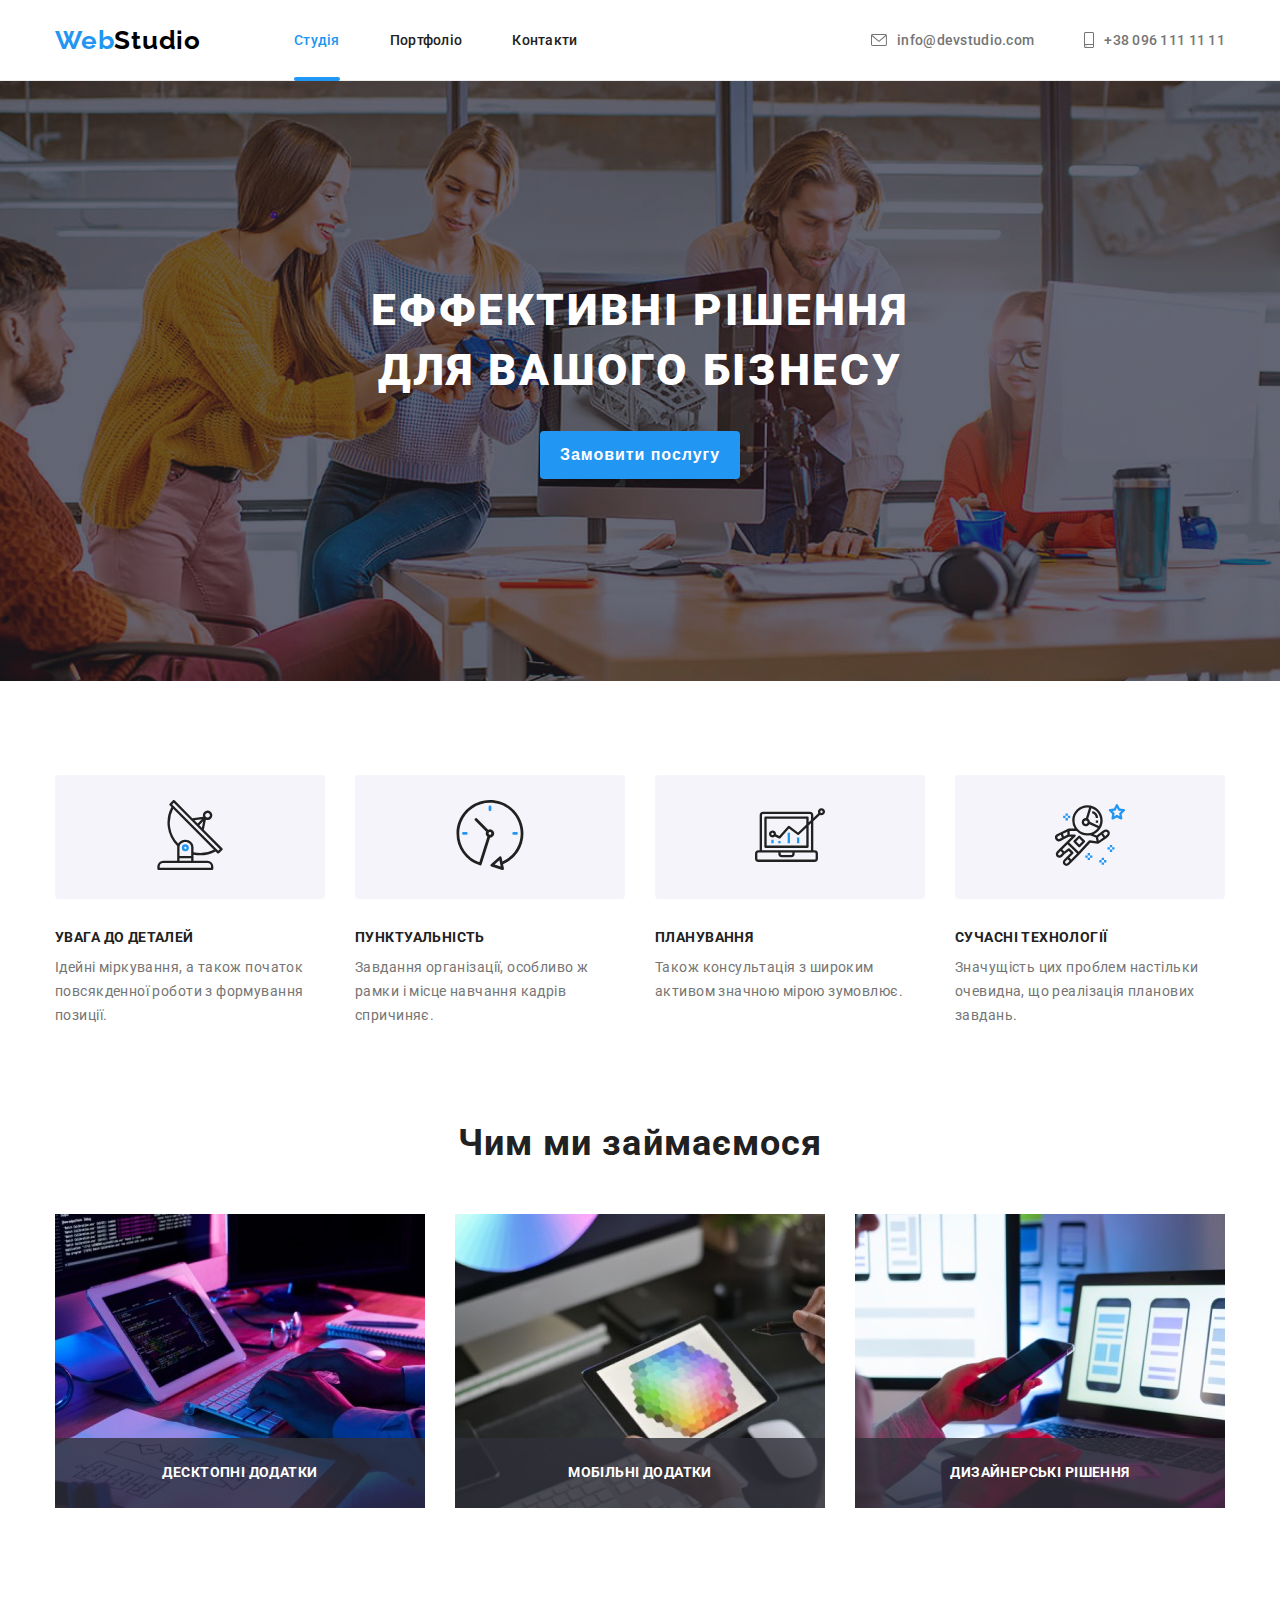
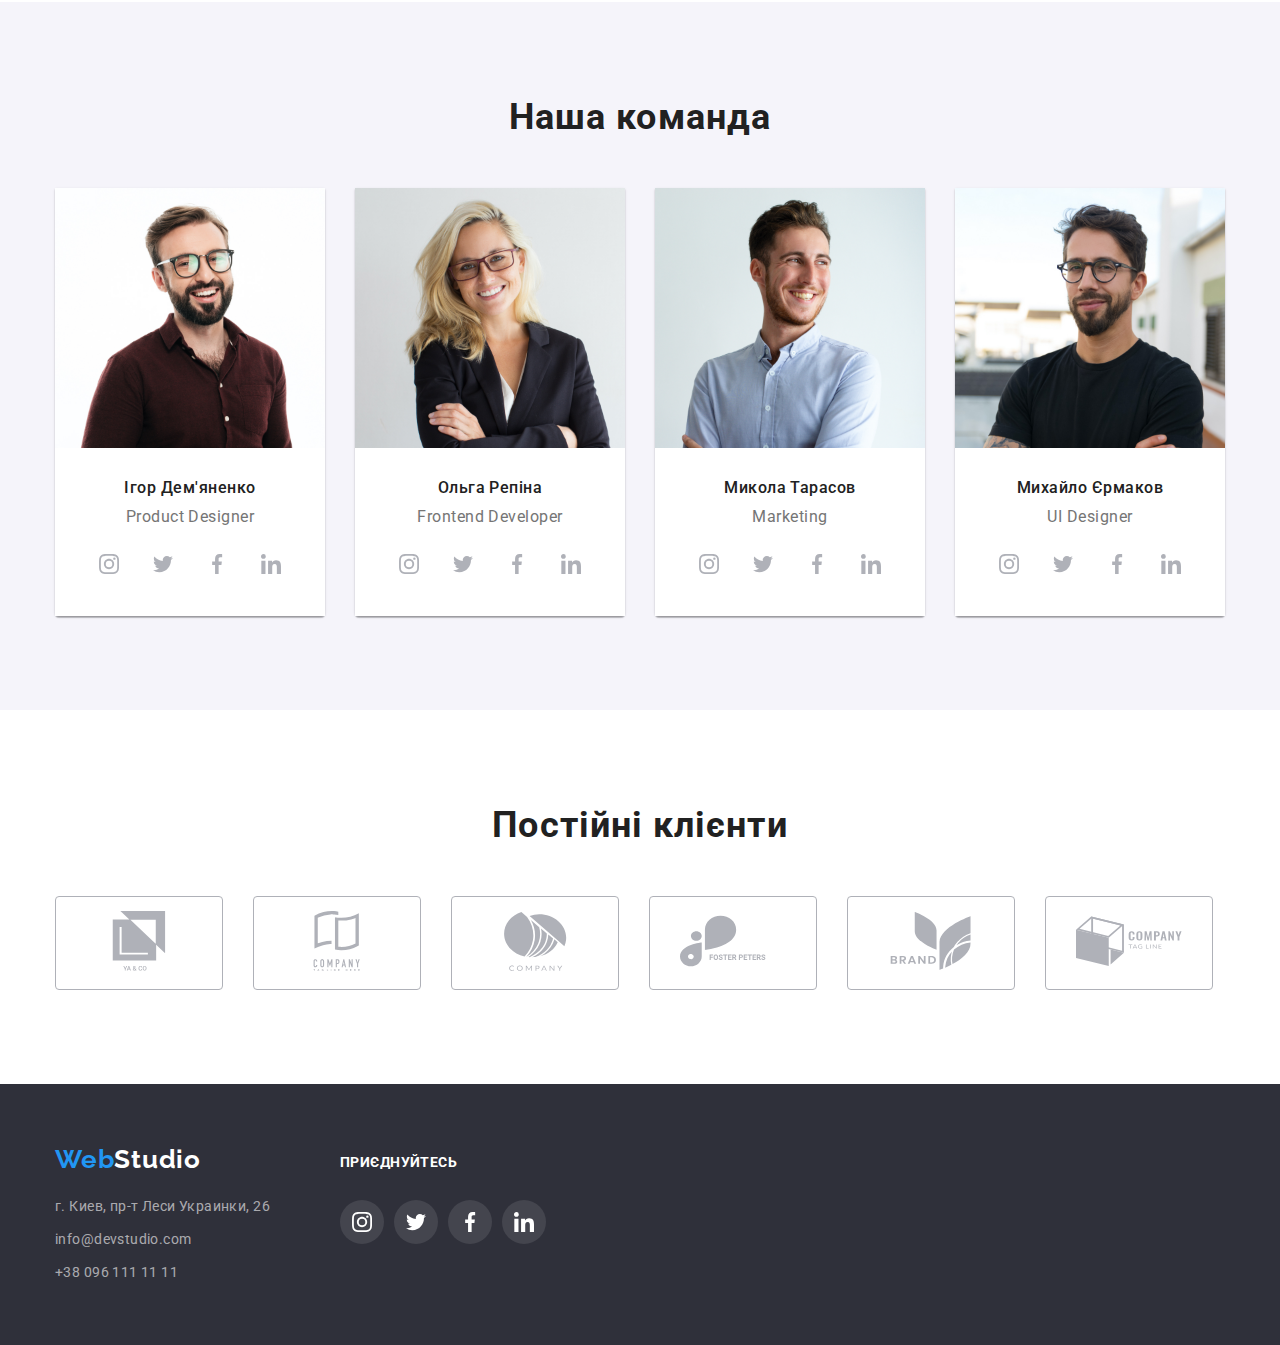
==== index.html @ 94611cd2 "Add files via upload" ====
<!DOCTYPE html>
<html lang="uk">
  <head>
    <meta charset="UTF-8" />
    <meta http-equiv="X-UA-Compatible" content="IE=edge" />
    <title>Студія</title>
    <link rel="preconnect" href="https://fonts.googleapis.com" />
    <link rel="preconnect" href="https://fonts.gstatic.com" crossorigin />
    <link
      href="https://fonts.googleapis.com/css2?family=Oleo+Script&family=Raleway:wght@700&family=Roboto:wght@400;500;700;900&display=swap"
      rel="stylesheet"
    />
    <link
      rel="stylesheet"
      href="https://cdnjs.cloudflare.com/ajax/libs/modern-normalize/1.1.0/modern-normalize.min.css"
      integrity="sha512-wpPYUAdjBVSE4KJnH1VR1HeZfpl1ub8YT/NKx4PuQ5NmX2tKuGu6U/JRp5y+Y8XG2tV+wKQpNHVUX03MfMFn9Q=="
      crossorigin="anonymous"
      referrerpolicy="no-referrer"
    />
    <link rel="stylesheet" href="./styles/styles.css" />
    <!-- <link rel="stylesheet" href="./styles/style-portfolio.css" /> -->
  </head>

  <body class="body">
    <!-- верхнє меню -->
    <header class="header">
      <div class="container flex">
        <nav class="nav">
          <!-- логотип -->
          <a class="logo-web" href="./index.html"
            >Web<span class="logo-studio">Studio</span></a
          >

          <div class="box-navi">
            <ul class="nav-list">
              <li class="nav-item">
                <a class="nav-link accent-button" href="./index.html">Студія</a>
              </li>
              <li class="nav-item">
                <a class="nav-link" href="./portfolio.html"
                  >Портфоліо</a>
              </li>
              <li class="nav-item">
                <a class="nav-link" href="./index.html">Контакти</a>
              </li>
            </ul>
          </div>
        </nav>
        <!-- контакти mailto phoneto-->
        <div>
          <ul class="contacts">
            <li class="contacts-item">
              <a class="mail" href="mailto:info@devstudio.com">
                <svg class="svg-envelope"  width="16"
                    height="12">
                  <use
                    href="./images/icons/sprite.svg#envelope"
                   
                  ></use>
                </svg>
              info@devstudio.com
            </a>
            </li>

            <li class="contacts-item">
              <a class="phone" href="tel:+380961111111">
                <svg class="svg-phone" width="10"
                    height="16">
                  <use
                    href="./images/icons/sprite.svg#smartphone"
                   
                  ></use>
                </svg>
              +38 096 111 11 11
            </a>
            </li>
          </ul>
        </div>
      </div>
    </header>

    <main>
      <!-- ========section hero ==================================-->
      <section class="section hero">
        <div class="container bg-hero">
          <h1 class="hero-text-button">
            Еффективні рішення для вашого бізнесу
          </h1>
          <button class="button-order" type="button" data-modal-open>Замовити послугу</button>
        </div>
      </section>
      <!-- наші особливості -->
      <section class="section">
        <div class="container">
          <h2 class="visually-hidden">особливості</h2>
          <ul class="features-list">
            <li class="features-card">
              <div class="icon-features">
                <svg class="svg-features" width="70"
                    height="70">
                  <use
                    href="./images/icons/sprite.svg#antenna"
                   
                  ></use>
                </svg>
              </div>

              <h3 class="features-card-header">Увага до деталей</h3>
              <p class="features-description">
                Ідейні міркування, а також початок повсякденної роботи з
                формування позиції.
              </p>
            </li>

            <li class="features-card">
              <div class="icon-features">
                <svg class="svg-features" width="70"
                    height="70">
                  <use
                    href="./images/icons/sprite.svg#clock"
                   
                  ></use>
                </svg>
              </div>
              <h3 class="features-card-header">Пунктуальність</h3>
              <p class="features-description">
                Завдання організації, особливо ж рамки і місце навчання кадрів
                спричиняє.
              </p>
            </li>

            <li class="features-card">
              <div class="icon-features">
                <svg class="svg-features" width="70"
                    height="70">
                  <use
                    href="./images/icons/sprite.svg#diagram"
                   
                  ></use>
                </svg>
              </div>
              <h3 class="features-card-header">Планування</h3>
              <p class="features-description">
                Також консультація з широким активом значною мірою зумовлює.
              </p>
            </li>

            <li class="features-card">
              <div class="icon-features">
                <svg class="svg-features" width="70"
                    height="70">
                  <use
                    href="./images/icons/sprite.svg#astronaut"
                   
                  ></use>
                </svg>
              </div>

              <h3 class="features-card-header">Сучасні технології</h3>
              <p class="features-description">
                Значущість цих проблем настільки очевидна, що реалізація
                планових завдань.
              </p>
            </li>
          </ul>
        </div>
      </section>
      <!-- чим ми займаємось -->
      <section class="section directions">
        <div class="container">
          <h2 class="section-title">Чим ми займаємося</h2>
          <ul class="directions-list">
            <li class="directions-item">
              <img
                src="./images/our_work/desktop.jpg"
                alt="Розробка десктопних додатків"
                width="370"
              />
              <div class="directions-description">
                <p>Десктопні додатки</p>
              </div>
            </li>
            <li class="directions-item">
              <img
                src="./images/our_work/ipad.jpg"
                alt="Розробка мобільних додатків"
                width="370"
              />
              <div class="directions-description">
                <p>Мобільні додатки</p>
              </div>
            </li>
            <li class="directions-item">
              <img
                src="./images/our_work/phone.jpg"
                alt="Розробка дизайну"
                width="370"
              />
              <div class="directions-description">
                <p>Дизайнерські рішення</p>
              </div>
            </li>
          </ul>
        </div>
      </section>

      <!-- наша команда -->
      <section class="section team">
        <div class="container">
          <h2 class="section-title">Наша команда</h2>
          <ul class="team-list">
            <li class="team-card">
              <img
                src="./images/team/igordemianenko.jpg"
                alt="Фото Ігор Дем'яненко"
                width="270"
              />
              <div class="wrap">
                <h3 class="team-header">Ігор Дем'яненко</h3>
                <p class="team-description">Product Designer</p>
                <ul class="social-links">
  <li>
    <a class="button-social" tabindex="0">
      <svg class="svg-social" width="20" height="20">
        <use href="./images/icons/sprite.svg#instagram"></use>
      </svg>
    </a>
  </li>
  <li>
    <a class="button-social" tabindex="0">
      <svg class="svg-social" width="20" height="20">
        <use href="./images/icons/sprite.svg#twitter"></use>
      </svg>
    </a>
  </li>
  <li>
    <a class="button-social" tabindex="0">
      <svg class="svg-social" width="20" height="20">
        <use href="./images/icons/sprite.svg#facebook"></use>
      </svg>
    </a>
  </li>
  <li>
    <a class="button-social" tabindex="0">
      <svg class="svg-social" width="20" height="20">
        <use href="./images/icons/sprite.svg#linkedin"></use>
      </svg>
    </a>
  </li>
</ul>
              </div>
            </li>
            <li class="team-card">
              <img
                src="./images/team/olgarepina.jpg"
                alt="Фото Ольга Репіна"
                width="270"
              />
              <div class="wrap">
                <h3 class="team-header">Ольга Репіна</h3>
                <p class="team-description">Frontend Developer</p>
                <ul class="social-links">
  <li>
    <a class="button-social" tabindex="0">
      <svg class="svg-social" width="20" height="20">
        <use href="./images/icons/sprite.svg#instagram"></use>
      </svg>
    </a>
  </li>
  <li>
    <a class="button-social" tabindex="0">
      <svg class="svg-social" width="20" height="20">
        <use href="./images/icons/sprite.svg#twitter"></use>
      </svg>
    </a>
  </li>
  <li>
    <a class="button-social" tabindex="0">
      <svg class="svg-social" width="20" height="20">
        <use href="./images/icons/sprite.svg#facebook"></use>
      </svg>
    </a>
  </li>
  <li>
    <a class="button-social" tabindex="0">
      <svg class="svg-social" width="20" height="20">
        <use href="./images/icons/sprite.svg#linkedin"></use>
      </svg>
    </a>
  </li>
</ul>
              </div>
            </li>
            <li class="team-card">
              <img
                src="./images/team/nikolaitarasov.jpg"
                alt="Фото Микола Тарасов"
                width="270"
              />
              <div class="wrap">
                <h3 class="team-header">Микола Тарасов</h3>
                <p class="team-description">Marketing</p>
                <ul class="social-links">
  <li>
    <a class="button-social" tabindex="0">
      <svg class="svg-social" width="20" height="20">
        <use href="./images/icons/sprite.svg#instagram"></use>
      </svg>
    </a>
  </li>
  <li>
    <a class="button-social" tabindex="0">
      <svg class="svg-social" width="20" height="20">
        <use href="./images/icons/sprite.svg#twitter"></use>
      </svg>
    </a>
  </li>
  <li>
    <a class="button-social" tabindex="0">
      <svg class="svg-social" width="20" height="20">
        <use href="./images/icons/sprite.svg#facebook"></use>
      </svg>
    </a>
  </li>
  <li>
    <a class="button-social" tabindex="0">
      <svg class="svg-social" width="20" height="20">
        <use href="./images/icons/sprite.svg#linkedin"></use>
      </svg>
    </a>
  </li>
                </ul>
              </div>
            </li>
            <li class="team-card">
              <img
                src="./images/team/mikhailermakov.jpg"
                alt="Фото Михайло Єрмаков"
                width="270"
              />
              <div class="wrap">
                <h3 class="team-header">Михайло Єрмаков</h3>
                <p class="team-description">UI Designer</p>
                <ul class="social-links">
  <li>
    <a class="button-social" tabindex="0">
      <svg class="svg-social" width="20" height="20">
        <use href="./images/icons/sprite.svg#instagram"></use>
      </svg>
    </a>
  </li>
  <li>
    <a class="button-social" tabindex="0">
      <svg class="svg-social" width="20" height="20">
        <use href="./images/icons/sprite.svg#twitter"></use>
      </svg>
    </a>
  </li>
  <li>
    <a class="button-social" tabindex="0">
      <svg class="svg-social" width="20" height="20">
        <use href="./images/icons/sprite.svg#facebook"></use>
      </svg>
    </a>
  </li>
  <li>
    <a class="button-social" tabindex="0">
      <svg class="svg-social" width="20" height="20">
        <use href="./images/icons/sprite.svg#linkedin"></use>
      </svg>
    </a>
  </li>
                </ul>
              </div>
            </li>
          </ul>
        </div>
      </section>
<!-- =========Постійні клієнти====================== -->
      <section class="section">
        <div class="container">
          <h2 class="section-title">Постійні клієнти</h2>
          <ul class="logos-list">
            <li>
              <a class="logo-client" href="company1.com" tabindex="0">
              <svg class="svg-client" width="106"
                  height="60">
                <use
                  href="./images/icons/sprite.svg#logo1"
                ></use>
              </svg>
              </a>
            </li>
            <li>
              <a class="logo-client" href="company2.com" tabindex="0">
                <svg class="svg-client" width="106"
                  height="60">
                <use
                  href="./images/icons/sprite.svg#logo2"
                ></use>
              </svg>
              </a>
            </li>
            <li>
              <a class="logo-client" href="company3.com" tabindex="0">
                <svg class="svg-client" width="106"
                  height="60">
                <use
                  href="./images/icons/sprite.svg#logo3"
                ></use>
              </svg>
              </a>
            </li>
            <li>
              <a class="logo-client" href="company4.com" tabindex="0">
                <svg class="svg-client" width="106"
                  height="60">
                <use
                  href="./images/icons/sprite.svg#logo4"
                ></use>
              </svg>
              </a>
              
            </li>
            <li>
              <a class="logo-client" href="company5.com" tabindex="0">
                <svg class="svg-client" width="106"
                  height="60">
                <use
                  href="./images/icons/sprite.svg#logo5"
                ></use>
              </svg>
              </a>
              
            </li>
            <li>
              <a class="logo-client" href="company6.com" tabindex="0">
                <svg class="svg-client" width="106"
                  height="60">
                <use
                  href="./images/icons/sprite.svg#logo6"
                  
                ></use>
                </svg>
              </a>
              
              </svg>
            </li>
          </ul>
        </div>
      </section>
    </main>

    <!-- підвал -->
    <footer class="footer">
      <div class="container flex">
        <div class="logo-addr">
          <!-- логотип футера-->
          <div class="logo-footer">
            <a class="logo-web" href="./index.html"
              >Web<span class="logo-studio-footer">Studio</span></a
            >
          </div>

          <!-- зворотня адреса -->
          <address class="address">
            <ul>
              <li class="addr-item">
                <a
                  class="footer-contacts addr"
                  href="https://www.google.com/maps/d/embed?mid=10uSM3H-mIU3GznYo2szRIEphczw&hl=en_US&ehbc=2E312F"
                  >г. Киев, пр-т Леси Украинки, 26</a
                >
              </li>
              <li class="addr-item">
                <a class="footer-contacts" href="mailto:info@devstudio.com"
                  >info@devstudio.com</a
                >
              </li>
              <li class="addr-item">
                <a class="footer-contacts" href="tel:+380961111111"
                  >+38 096 111 11 11</a
                >
              </li>
            </ul>
          </address>
        </div>

        <div class="subscribe">
          <h2 class="header-subscribe">приєднуйтесь</h2>
          <ul class="social-links">
            <li>
              <a class="button-social button-footer" tabindex="0">
                <svg class="svg-social" width="20" height="20">
                  <use href="./images/icons/sprite.svg#instagram"></use>
                </svg>
              </a>
            </li>
            <li>
              <a class="button-social button-footer" tabindex="0">
                <svg class="svg-social" width="20" height="20">
                  <use href="./images/icons/sprite.svg#twitter"></use>
                </svg>
              </a>
            </li>
            <li>
              <a class="button-social button-footer" tabindex="0">
                <svg class="svg-social" width="20" height="20">
                  <use href="./images/icons/sprite.svg#facebook"></use>
                </svg>
              </a>
            </li>
            <li>
              <a class="button-social button-footer" tabindex="0">
                <svg class="svg-social" width="20" height="20">
                  <use href="./images/icons/sprite.svg#linkedin"></use>
                </svg>
              </a>
            </li>
          </ul>
        </div>
      </div>
    </footer>
    <!-- <div class="backdrop is-hidden" data-modal>
      <div class="modal is-hidden" data-modal>
        <button class="close-round-button" type="button" data-modal-close><svg class="svg-close-cross" width="11" height="11"><use href="./images/icons/sprite.svg#cross"></use>
      </svg></button>
      <form class="modal-form">
        <h2>Залиште свої дані, ми вам передзвонимо</h2>

        <label class="form-label margin-label" for="user-name">Ім'я</label>
        <input class="form-input margin-input" type="text" name="user-name" id="user-name">

        <label class="form-label margin-label" for="user-tel">Телефон</label>
        <input class="form-input margin-input" type="user-tel" name="user-tel" id="user-tel">

        <label class="form-label margin-label" for="user-mail">Пошта</label>
        <input class="form-input margin-input" type="email" name="user-mail" id="user-mail">
        
        <label class="form-label margin-label" for="user-comment">Коментар</label>
        <input class="form-input margin-input" type="text" name="user-comment" id="user-comment">

        <label class="form-label" for="">Погоджуюся з розсилкою та приймаю <a class="terms" href="https://www.random.org/terms/2020-08-01/website">Умови договору</a></label>
        <input class="form-input" type="checkbox" name="" id="">

        <button type="submit" class="form-button-submit">Відправити</button>
      </form>
      </div>
    </div> -->
    <script src="./js/modal.js"></script>
  </body>
</html>
---- styles/styles.css ----
:root {
  /* used fonts */
  --primary-font-family: "Roboto", sans-serif;
  --secondary-font-logo: "Raleway", sans-serif;
  /* color palette */
  --main-header-color: #000000;
  --bg-body-color: #e5e5e5;
  --logo-web-color: #2196f3;
  --logo-studio-dark: #000000;
  --logo-studio-light: #ffffff;
  --bg-head-color: #ffffff;
  --bg-footer-color: #2f303a;
  --body-color: #ffffff;
  --header-dark-color: #212121;
  --borders-color: #ececec;
  --btn-bg-accent-color: #2196f3;
  --btn-text-accent-color: #ffffff;
  --btn-bg-def-color: #f5f4fa;
  --block-bg-white-color: #f5f4fa;
  --btn-text-def-color: #212121;
  --btn-bg-hover-color: #188ce8;
  --text-description-color: #757575;
  --color-icon-grey: #afb1b8;
  --transition-time-and-func: 250ms cubic-bezier(0.4, 0, 0.2, 1);
}
.body {
  min-width: 1200px;
  font-family: var(--primary-font-family);
  color: var(--main-header-color);
  background-color: var(--bg-head-color);
  margin-top: 0px;
}

/*Обнулення стилів браузера*/
html {
  box-sizing: border-box;
}
*,
*::after,
*::before {
  box-sizing: inherit;
  margin: 0;
}
h1,
h2,
h3,
h4,
h5,
h6,
p {
  margin: 0;
}
a {
  text-decoration: none;
  color: inherit;
}
ul {
  list-style: none;
  padding: 0;
  margin: 0;
}
img {
  display: block;
  max-width: 100%;
  height: auto;
}
address {
  font-style: normal;
}
/* ================HOVER FOCUS =======================  */
.nav-link:hover,
.footer-contacts:hover,
.nav-link:focus,
.footer-contacts:focus,
.mail:focus,
.phone:focus,
.mail:hover,
.phone:hover {
  color: var(--btn-bg-accent-color);
  cursor: pointer;
}
.button-order:hover,
.button-order:focus {
  background-color: var(--btn-bg-hover-color);
  cursor: pointer;
}
.button-social:hover {
  background-color: var(--btn-bg-accent-color);
  color: #ffffff;
  cursor: pointer;
}
.button-social:focus {
  background-color: var(--btn-bg-accent-color);
  color: #ffffff;
  outline: transparent;
}
.logo-client:hover {
  color: var(--btn-bg-accent-color);
  border: 1px solid var(--btn-bg-accent-color);
  cursor: pointer;
}
.logo-client:focus {
  color: var(--btn-bg-accent-color);
}
.button-filter:hover,
.button-filter:focus {
  background-color: var(--btn-bg-accent-color);
  color: var(--btn-text-accent-color);
  box-shadow: 0px 3px 1px rgba(0, 0, 0, 0.1), 0px 1px 2px rgba(0, 0, 0, 0.08),
    0px 2px 2px rgba(0, 0, 0, 0.12);
  cursor: pointer;
  outline: transparent;
}
.project-item:hover,
.project-item:focus {
  outline: transparent;
  box-shadow: 0px 4px 4px rgba(0, 0, 0, 0.25);
  cursor: pointer;
}
/* ================HOVER FOCUS END=======================  */

li > .accent-button {
  color: var(--btn-bg-accent-color);
}
.nav-item {
  position: relative;
  display: flex;
  align-content: center;
}
.accent-button::after {
  position: absolute;
  display: block;
  content: "";
  width: 100%;
  border: 2px solid var(--btn-bg-accent-color);
  transform: translateY(29px);
  border-radius: 2px;
}
.container {
  width: 1200px;
  padding: 0 15px;
  margin: 0 auto;
  align-items: center;
}
.section {
  padding: 94px 0;
  background-color: var(--bg-head-color);
}
.flex {
  display: flex;
}
.visually-hidden {
  position: absolute;
  width: 1px;
  height: 1px;
  margin: -1px;
  border: 0;
  padding: 0;
  white-space: nowrap;
  clip-path: inset(100%);
  clip: rect(0 0 0 0);
  overflow: hidden;
}
/* CSS HEADER =============================================*/
.header {
  padding: 0;
  margin: 0 auto;
  border-bottom: 1px solid var(--borders-color);
}
.box-logo {
  padding-left: 15px;
  margin: 0;
}
.box-navi {
  margin-left: 93px;
}
.logo-web {
  text-decoration: none;
  font-family: var(--secondary-font-logo);
  font-weight: 700;
  font-size: 26px;
  line-height: 1.2;
  letter-spacing: 0.03em;
  color: var(--logo-web-color);
}
.logo-studio {
  text-decoration: none;
  font-family: var(--secondary-font-logo);
  font-weight: 700;
  font-size: 26px;
  line-height: 1.2;
  letter-spacing: 0.03em;
  color: var(--logo-studio-dark);
}
.nav {
  display: flex;
  margin-right: auto;
  align-items: center;
}
.nav-list {
  display: flex;
  gap: 50px;
}
.nav-link {
  padding: 32px 0;
  text-decoration: none;
  align-content: center;
  font-weight: 500;
  font-size: 14px;
  line-height: 1.17;
  letter-spacing: 0.02em;
  color: var(--header-dark-color);
  transition: color var(--transition-time-and-func);
}
.contacts {
  display: flex;
  align-items: center;
  gap: 50px;
}
.contacts-item {
  font-weight: 500;
  font-size: 14px;
  line-height: 1.17;
  letter-spacing: 0.02em;
  color: var(--text-description-color);
}
.svg-envelope {
  width: 16px;
  height: 12px;
  margin-right: 10px;
  fill: currentColor;
}
.svg-phone {
  width: 10px;
  height: 16px;
  margin-right: 10px;
  fill: currentColor;
}
.mail {
  padding: 32px 0;
  text-decoration: none;
  display: flex;
  align-items: center;
  transition: color var(--transition-time-and-func);
}
.phone {
  padding: 32px 0;
  text-decoration: none;
  display: flex;
  align-items: center;
  transition: color var(--transition-time-and-func);
}

/* блок ГЕРОЙ =================================== */
.hero {
  position: relative;
  max-width: 1600px;
  min-height: 600px;
  padding-top: 200px;
  padding-bottom: 200px;
  margin: 0 auto;
  text-align: center;
  background-color: #c4c4c4;
  background-image: linear-gradient(
      rgba(47, 48, 58, 0.4),
      rgba(47, 48, 58, 0.4)
    ),
    url(../images/BG-btn-block.jpg);
  background-repeat: no-repeat;
  background-size: cover;
  background-position: center;
}
.hero-text-button {
  width: 600px;
  margin: 0 auto 30px;
  font-weight: 900;
  font-size: 44px;
  line-height: 1.36;
  letter-spacing: 0.06em;
  text-transform: uppercase;
  color: var(--btn-text-accent-color);
}
.button-order {
  width: 200px;
  padding: 9px 0px;
  border-radius: 4px;
  border-style: none;
  background-color: var(--btn-bg-accent-color);
  color: var(--btn-text-accent-color);
  font-weight: 700;
  font-size: 16px;
  line-height: 1.88;
  letter-spacing: 0.06em;
  box-shadow: 0px 4px 4px rgba(0, 0, 0, 0.15);
  transition: background-color var(--transition-time-and-func);
}

/* Наші особливості =========================================*/
.features-list {
  display: flex;
}
.features-card {
  width: 270px;
}
.features-card:not(:last-child) {
  margin-right: 30px;
}
.icon-features {
  box-sizing: border-box;
  margin-bottom: 30px;
  padding: 25px 100px;

  background-color: var(--block-bg-white-color);
  border-radius: 4px;
}
.svg-features {
  width: 70px;
  height: 70px;
}
.features-card-header {
  text-transform: uppercase;
  font-weight: 700;
  font-size: 14px;
  line-height: 1.17;
  letter-spacing: 0.03em;
  color: var(--header-dark-color);
  margin: 0 0;
}
.features-description {
  font-weight: 400;
  font-size: 14px;
  line-height: 1.71;
  letter-spacing: 0.03em;
  color: var(--text-description-color);
  margin-top: 10px;
  margin-bottom: 0;
}
/* Чим ми займаймося ========================================*/
.directions {
  padding-top: 0;
}
.section-title {
  font-weight: 700;
  font-size: 36px;
  line-height: 1.17;
  text-align: center;
  letter-spacing: 0.03em;
  color: var(--header-dark-color);
  margin-bottom: 50px;
}
.directions-list {
  display: flex;
  gap: 30px;
}
.directions-item {
  position: relative;
  display: flex;
  margin: 0px auto;
}
.directions-description {
  position: absolute;
  display: flex;
  align-items: center;
  justify-content: center;
  left: 0px;
  bottom: 0px;
  width: 100%;
  height: calc(100% - (100% - 54px));
  min-height: 70px;
  font-weight: 700;
  font-size: 14px;
  line-height: 1.14;
  letter-spacing: 0.03em;
  text-transform: uppercase;
  color: #ffffff;
  background-color: rgba(47, 48, 58, 0.8);
}
/* Наша команда =============================================*/
.team {
  background-color: var(--block-bg-white-color);
}

.team-list {
  display: flex;
  gap: 30px;
  justify-content: center;
  align-items: center;
}
.team-card {
  box-shadow: 0px 1px 3px rgba(0, 0, 0, 0.12), 0px 1px 1px rgba(0, 0, 0, 0.14),
    0px 2px 1px rgba(0, 0, 0, 0.2);
  border-radius: 0px 0px 4px 4px;
}
.wrap {
  padding: 30px 32px;
  background-color: #ffffff;
}
.team-header {
  margin-bottom: 10px;
  font-weight: 500;
  font-size: 16px;
  line-height: 1.19;
  text-align: center;
  letter-spacing: 0.03em;
  color: var(--header-dark-color);
}
.team-description {
  margin-bottom: 16px;
  font-weight: 400;
  font-size: 16px;
  line-height: 1.19;
  text-align: center;
  letter-spacing: 0.03em;
  color: var(--text-description-color);
}
.social-links {
  display: flex;
  color: var(--color-icon-grey);
}
.social-links > li:not(:last-child) {
  margin-right: 10px;
}
.button-social {
  display: flex;
  justify-content: center;
  align-items: center;
  width: 44px;
  height: 44px;
  border: 0px;
  border-radius: 50%;
  color: var(--color-icon-grey);
  transition: color var(--transition-time-and-func),
    background-color var(--transition-time-and-func);
}
.svg-social {
  width: 20px;
  height: 20px;
  fill: currentColor;
}
/* Наші клієнти================================================== */
.logos-list {
  display: flex;
}
.logo-client {
  display: inline-block;
  padding: 14px 30px;
  border: 1px solid var(--color-icon-grey);
  border-radius: 4px;
  color: var(--color-icon-grey);
  transition: color var(--transition-time-and-func),
    border var(--transition-time-and-func);
}
.logos-list > li:not(:last-child) {
  margin-right: 30px;
}
.svg-client {
  fill: currentColor;
}

/* Підвал ===================================================*/
.footer {
  padding: 60px 0;
  background-color: var(--bg-footer-color);
}
.logo-addr {
  margin-right: 70px;
}
.logo-footer {
  margin-bottom: 20px;
}
.logo-studio-footer {
  color: var(--logo-studio-light);
}
.address {
  font-style: normal;
  font-weight: 400;
  font-size: 14px;
  line-height: 1.71;
  letter-spacing: 0.03em;
}

.addr-item:not(:last-child) {
  margin-bottom: 9px;
}
.footer-contacts-addr {
  color: var(--bg-head-color);
}
.footer-contacts {
  text-decoration: none;
  color: rgba(255, 255, 255, 0.6);
  transition: color var(--transition-time-and-func);
}
.button-footer {
  background-color: rgba(255, 255, 255, 0.1);
  color: #ffffff;
}
.subscribe {
  align-self: flex-start;
}
.header-subscribe {
  margin-bottom: 20px;
  font-weight: 700;
  font-size: 14px;
  line-height: 36px;
  letter-spacing: 0.03em;
  text-transform: uppercase;
  color: #ffffff;
}

/* Стилі до сторінки Портфоліо  ============================*/
.portfolio-main {
  background-color: var(--bg-head-color);
}
.projects {
  padding-top: 50px;
}
.sort-buttons {
  display: flex;
  justify-content: center;
  gap: 8px;
  margin-bottom: 50px;
}
.button-filter {
  background-color: var(--btn-bg-def-color);
  color: var(--btn-text-def-color);
  padding: 6px 22px;
  border-radius: 4px;
  border-style: none;
  font-weight: 700;
  font-size: 16px;
  line-height: 1.62;
  letter-spacing: 0.06em;
  transition: background-color var(--transition-time-and-func),
    box-shadow var(--transition-time-and-func);
}
.active-btn {
  background-color: var(--btn-bg-accent-color);
  color: var(--btn-text-accent-color);
}
.projects-list {
  display: flex;
  flex-wrap: wrap;
  gap: 30px;
}

.project-item {
  position: relative;
  flex-basis: calc(((100%-30px) - (2 * 30px)) / 3);
  background-color: var(--bg-head-color);
  transition: box-shadow var(--transition-time-and-func),
    translate var(--transition-time-and-func);
}

@keyframes slide-top {
  0% {
    transform: translateY(0);
  }
  100% {
    transform: translateY(-100%);
  }
}

.img-project {
  position: relative;
  overflow: hidden;
}
.overlay-project-description {
  position: absolute;
  display: inline-block;
  padding: 63px 24px;
  width: 100%;
  height: 100%;
  top: 0;
  left: 0;
  font-size: 18px;
  line-height: 1.56;
  letter-spacing: 0.03em;
  color: var(--btn-text-accent-color);
  background-color: rgba(33, 150, 243, 0.9);
  transform: translateY(100%);
  transition: transform var(--transition-time-and-func);
}
.project-item:hover .overlay-project-description,
.project-item:focus .overlay-project-description {
  transform: translateY(0);
}
.card-description {
  padding: 20px 24px;
  border: 1px solid var(--borders-color);
  border-top: 0px;
}
.projects-list-title {
  margin-bottom: 4px;
  text-align: left;
  font-weight: 700;
  font-size: 18px;
  line-height: 2;
  letter-spacing: 0.06em;
  color: var(--header-dark-color);
}
.projects-list-desription {
  font-weight: 400;
  font-size: 16px;
  line-height: 1.7;
  letter-spacing: 0.03em;
  color: var(--text-description-color);
}
/* ====================модальне вікно====================== */
.backdrop.is-hidden {
  opacity: 0;
  visibility: hidden;
  pointer-events: none;
}
.backdrop {
  position: fixed;
  visibility: visible;
  top: 0;
  left: 0;
  z-index: 150;
  width: 100%;
  height: 100%;
  background-color: rgba(0, 0, 0, 0.2);
  transition: opacity var(--transition-time-and-func), visibility 250ms linear,
    transform var(--transition-time-and-func);
}

.modal {
  position: absolute;
  width: 528px;
  height: 581px;
  top: 50%;
  left: 50%;
  transform: translate(-50%, -50%);
  visibility: visible;
  border-radius: 4px;
  box-shadow: 0px 1px 3px rgba(0, 0, 0, 0.12), 0px 1px 1px rgba(0, 0, 0, 0.14),
    0px 2px 1px rgba(0, 0, 0, 0.2);
  background-color: var(--body-color);
}

.svg-close-cross {
  fill: currentColor;
}
.close-round-button {
  position: absolute;
  right: 8px;
  top: 8px;
  width: 30px;
  height: 30px;
  border: rgba(0, 0, 0, 0.1) solid 1px;
  border-radius: 50%;
  background-color: var(--body-color);
  transition: background-color var(--transition-time-and-func),
    color var(--transition-time-and-func);
}

.close-round-button:hover {
  cursor: pointer;
  background-color: var(--body-color);
  color: var(--btn-bg-accent-color);
}
.modal-form > h2 {
  margin-bottom: 12px;
  font-size: 20px;
  line-height: 1.15;
  text-align: center;
  letter-spacing: 0.03em;
  color: #212121;
}
.modal-form {
  display: flex;
  flex-direction: column;
  padding: 40px;
  margin: 0 auto;
}
.form-input {
  padding: 11px 12px;
}
.user-comment {
  padding: 20px;
  resize: none;
}
.form-label {
  margin-bottom: 4px;
  font-weight: 400;
  font-size: 12px;
  line-height: 1.16;
  letter-spacing: 0.01em;
  color: #757575;
}
.margin-label {
  margin-bottom: 4px;
}
.margin-input {
  margin-bottom: 10px;
}
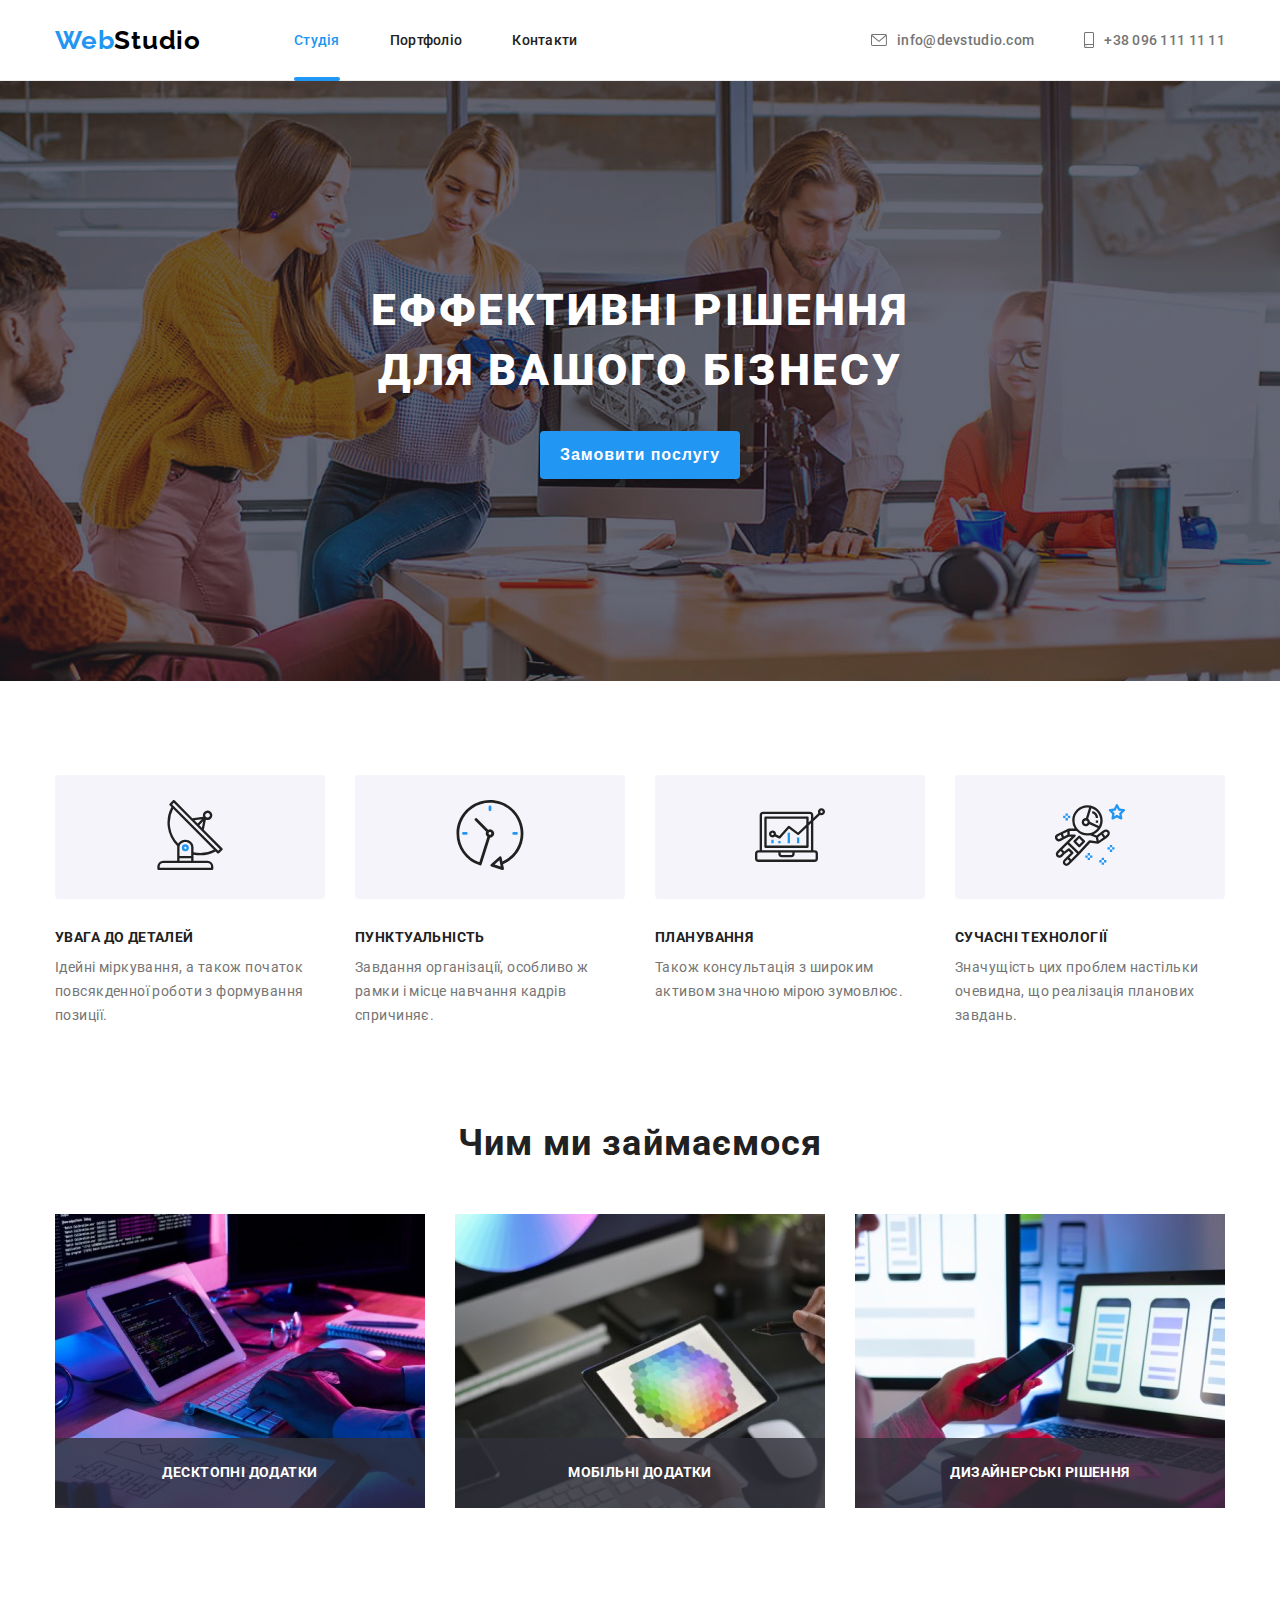
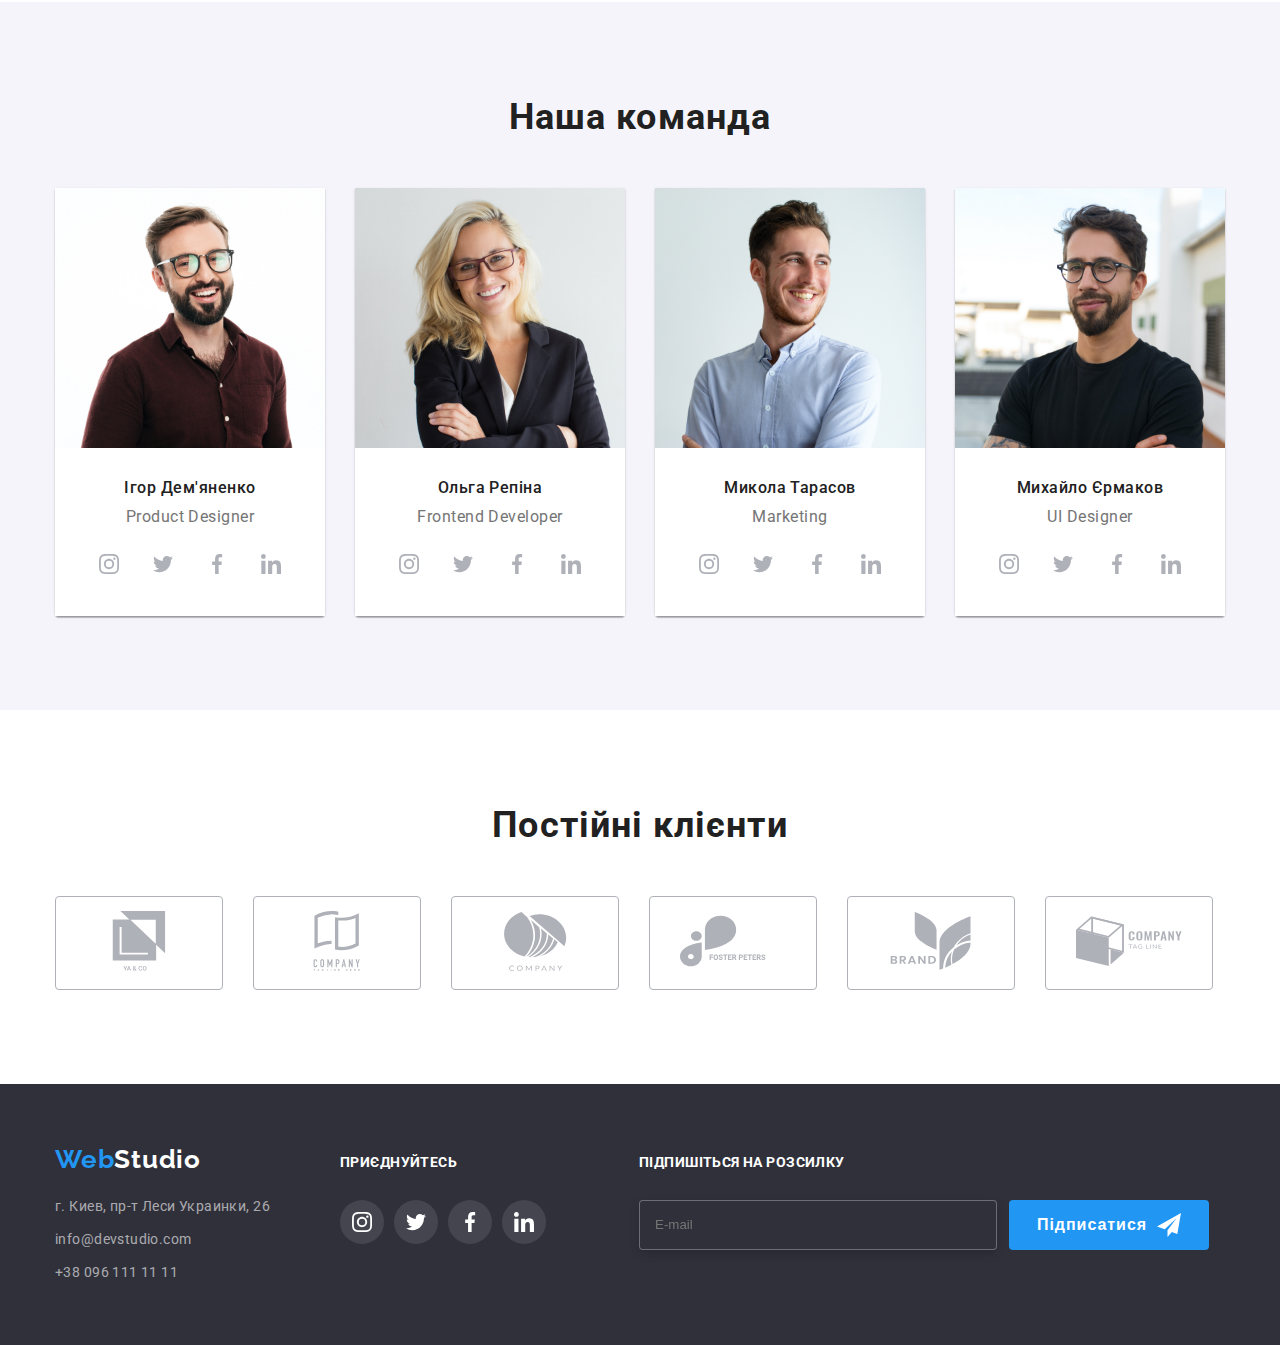
==== commit 996e319d: "adding inputs" ====
--- a/index.html
+++ b/index.html
@@ -485,8 +485,8 @@
             </ul>
           </address>
         </div>
-
-        <div class="subscribe">
+        <div class="subscribe-functions">
+          <div class="subscribe">
           <h2 class="header-subscribe">приєднуйтесь</h2>
           <ul class="social-links">
             <li>
@@ -519,34 +519,106 @@
             </li>
           </ul>
         </div>
+        <div class="subscribe-form-container">
+          <p class="header-subscribe">Підпишіться на розсилку</p>
+          <form class="subscribe-form">
+            <label class="visually-hidden" for="email">Підпишіться на розсилку</label>
+            <span class="input-subscribe-container">
+              <input 
+                class="input-subscribe-form"
+                type="email"
+                name="email"
+                id="email"
+                placeholder="E-mail"
+                required>
+              
+            </span>
+            <button class="form-button-submit button-plane" type="submit">Підписатися</button>
+        </form>
+        </div>
+        </div>
+        
       </div>
     </footer>
-    <!-- <div class="backdrop is-hidden" data-modal>
+    <div class="backdrop is-hidden" data-modal>
       <div class="modal is-hidden" data-modal>
-        <button class="close-round-button" type="button" data-modal-close><svg class="svg-close-cross" width="11" height="11"><use href="./images/icons/sprite.svg#cross"></use>
+        <button class="close-round-button" type="button" data-modal-close>
+          <svg 
+          class="svg-close-cross" width="11" height="11">
+          <use href="./images/icons/sprite.svg#cross">
+          </use>
       </svg></button>
       <form class="modal-form">
-        <h2>Залиште свої дані, ми вам передзвонимо</h2>
-
-        <label class="form-label margin-label" for="user-name">Ім'я</label>
-        <input class="form-input margin-input" type="text" name="user-name" id="user-name">
-
-        <label class="form-label margin-label" for="user-tel">Телефон</label>
-        <input class="form-input margin-input" type="user-tel" name="user-tel" id="user-tel">
-
-        <label class="form-label margin-label" for="user-mail">Пошта</label>
-        <input class="form-input margin-input" type="email" name="user-mail" id="user-mail">
+        <p>Залиште свої дані, ми вам передзвонимо</p>
+
+        <label class="form-label" for="user-name">Ім'я</label>
+        <span class="input-wrapper">
+          <input 
+        class="form-input" 
+        type="text" 
+        name="user-name" 
+        required 
+        pattern="^[a-zA-Zа-яА-Я]+$"
+        id="user-name"
+        title="Введіть ім'я"
+        />
+        <svg class="icon-profile" width="12" height="12">
+          <use href="./images/icons/sprite.svg#profile-icon"></use>
+        </svg>
+        </span>
+        <label class="form-label" for="user-tel">Телефон</label>
+        <span class="input-wrapper">
+        <input 
+        class="form-input" 
+        type="user-tel" 
+        name="user-tel" 
+        required
+        pattern="[0-9]{3}-[0-9]{3}-[0-9]{2}-[0-9]{2}" 
+        id="user-tel"
+        title="Введіть телефон у форматі xxx-xxx-xx-xx"
+        />
+        <svg class="icon-tel" >
+          <use href="./images/icons/sprite.svg#phone-tube"></use>
+        </svg>
+        </span>
+        <label class="form-label" for="user-mail">Пошта</label>
+        <span class="input-wrapper">
+          <input 
+        class="form-input" 
+        type="email" 
+        name="user-mail" 
+        required
+        id="user-mail"
+        title="Введіть електронну пошту"
+        />
+        <svg class="icon-mail" >
+          <use href="./images/icons/sprite.svg#envelope-form"></use>
+        </svg>
+        </span>
         
-        <label class="form-label margin-label" for="user-comment">Коментар</label>
-        <input class="form-input margin-input" type="text" name="user-comment" id="user-comment">
-
-        <label class="form-label" for="">Погоджуюся з розсилкою та приймаю <a class="terms" href="https://www.random.org/terms/2020-08-01/website">Умови договору</a></label>
-        <input class="form-input" type="checkbox" name="" id="">
-
-        <button type="submit" class="form-button-submit">Відправити</button>
+        <label class="form-label" for="user-comment"><textarea 
+        class="form-input comment" 
+        type="text" 
+        name="user-comment" 
+        placeholder="Введіть текст"></textarea>
+      </label>
+      <span class="input-wrapper">
+        <input 
+        class="form-input check-input visually-hidden" 
+        type="checkbox" 
+        name="accept" 
+        id="accept-checker"
+        />
+        <svg class="icon-check" width="11" height="8">
+        <use href="./images/icons/sprite.svg#icon-check"></use>
+      </svg>
+      <label class="form-label accept-description" for="accept-checker">Погоджуюся з розсилкою та приймаю&nbsp;<a class="terms" href="https://www.random.org/terms/2020-08-01/website">&nbsp;Умови договору&nbsp;</a></label>
+      </span>
+      
+      <button type="submit" class="form-button-submit">Відправити</button>
       </form>
       </div>
-    </div> -->
+    </div>
     <script src="./js/modal.js"></script>
   </body>
 </html>
--- a/styles/styles.css
+++ b/styles/styles.css
@@ -496,6 +496,7 @@
 }
 .subscribe {
   align-self: flex-start;
+  margin-right: 93px;
 }
 .header-subscribe {
   margin-bottom: 20px;
@@ -506,7 +507,61 @@
   text-transform: uppercase;
   color: #ffffff;
 }
-
+/* ===========footer-subcribe section=========================== */
+.subscribe-functions {
+  display: flex;
+  align-self: flex-start;
+}
+.subscribe-form {
+  display: flex;
+  justify-content: center;
+  align-items: center;
+}
+.input-subscribe-container {
+  margin-right: 12px;
+  filter: drop-shadow(0px 4px 4px rgba(0, 0, 0, 0.15));
+}
+.input-subscribe-form {
+  width: 358px;
+  height: 50px;
+  padding: 15px;
+  border-radius: 4px;
+  border-style: inset;
+  border: 1px solid rgba(255, 255, 255, 0.3);
+  background-color: var(--bg-footer-color);
+}
+.form-button-submit {
+  display: flex;
+  justify-content: center;
+  margin: 0 auto;
+  width: 200px;
+  height: 50px;
+  border: none;
+  border-radius: 4px;
+  font-weight: 700;
+  font-size: 16px;
+  line-height: 1.88;
+  align-items: center;
+  letter-spacing: 0.06em;
+  background-color: var(--btn-bg-accent-color);
+  color: #ffffff;
+  transition: box-shadow var(--transition-time-and-func),
+    background-color var(--transition-time-and-func);
+}
+.form-button-submit:hover,
+.form-button-submit:focus {
+  box-shadow: 0px 4px 4px rgba(0, 0, 0, 0.15);
+  background-color: var(--btn-bg-hover-color);
+}
+.button-plane::after {
+  display: inline-block;
+  content: "";
+  width: 24px;
+  height: 24px;
+  margin-left: 10px;
+  background-image: url(../images/icons/icon-submit.svg);
+  fill: currentColor;
+}
 /* Стилі до сторінки Портфоліо  ============================*/
 .portfolio-main {
   background-color: var(--bg-head-color);
@@ -659,7 +714,7 @@
   background-color: var(--body-color);
   color: var(--btn-bg-accent-color);
 }
-.modal-form > h2 {
+.modal-form > p {
   margin-bottom: 12px;
   font-size: 20px;
   line-height: 1.15;
@@ -673,12 +728,71 @@
   padding: 40px;
   margin: 0 auto;
 }
+.input-wrapper {
+  position: relative;
+}
 .form-input {
-  padding: 11px 12px;
-}
-.user-comment {
-  padding: 20px;
+  width: 100%;
+  padding-top: 11px;
+  padding-bottom: 11px;
+  padding-left: 42px;
+  padding-right: 12px;
+  margin-bottom: 10px;
+  border: 1px solid rgba(33, 33, 33, 0.2);
+  border-radius: 4px;
+}
+.form-input:hover,
+.form-input:focus {
+  border: 1px solid var(--btn-bg-accent-color);
+  outline: var(--btn-bg-accent-color);
+  transition: border var(--transition-time-and-func);
+}
+.form-input:hover + .icon-profile,
+.form-input:focus + .icon-profile,
+.form-input:hover + .icon-tel,
+.form-input:focus + .icon-tel,
+.form-input:hover + .icon-mail,
+.form-input:focus + .icon-mail {
+  fill: var(--btn-bg-accent-color);
+}
+.icon-profile {
+  position: absolute;
+  left: 15px;
+  top: 14px;
+  width: 12px;
+  height: 12px;
+  fill: currentColor;
+  transition: fill var(--transition-time-and-func);
+}
+.icon-tel {
+  position: absolute;
+  left: 15px;
+  top: 14px;
+  width: 13px;
+  height: 13px;
+  fill: currentColor;
+  transition: fill var(--transition-time-and-func);
+}
+.icon-mail {
+  position: absolute;
+  left: 15px;
+  top: 14px;
+  width: 15px;
+  height: 12px;
+  fill: currentColor;
+  transition: fill var(--transition-time-and-func);
+}
+.comment {
+  padding: 12px 16px;
+  height: 120px;
   resize: none;
+}
+.comment::placeholder {
+  font-weight: 400;
+  font-size: 12px;
+  line-height: 1.17;
+  letter-spacing: 0.01em;
+  color: rgba(117, 117, 117, 0.5);
 }
 .form-label {
   margin-bottom: 4px;
@@ -688,9 +802,53 @@
   letter-spacing: 0.01em;
   color: #757575;
 }
-.margin-label {
-  margin-bottom: 4px;
-}
-.margin-input {
-  margin-bottom: 10px;
-}
+.terms {
+  font-weight: 400;
+  font-size: 14px;
+  line-height: 1.71px;
+  letter-spacing: 0.03em;
+  text-decoration-line: underline;
+  color: #2196f3;
+}
+.accept-description {
+  display: flex;
+  align-items: center;
+  margin-bottom: 40px;
+  font-weight: 400;
+  font-size: 14px;
+  line-height: 1.71;
+  letter-spacing: 0.03em;
+  color: var(--text-description-color);
+  cursor: pointer;
+}
+.accept-description::before {
+  display: block;
+  width: 16px;
+  height: 15px;
+  border: 1px solid var(--text-description-color);
+  content: "";
+  background-image: url(../images/icons/sprite.svg#icon-check);
+  fill: currentColor;
+  cursor: pointer;
+  margin-right: 10px;
+  transition: fill var(--transition-time-and-func),
+    border var(--transition-time-and-func);
+}
+.check-input:checked + .accept-description::before {
+  border: 1px solid var(--btn-bg-accent-color);
+  background-color: var(--btn-bg-accent-color);
+  color: var(--body-color);
+  fill: var(--bg-body-color);
+}
+.check-input:focus + .accept-description::before {
+  border: 1px solid var(--btn-bg-accent-color);
+}
+.icon-check {
+  position: absolute;
+  top: 11px;
+  left: 8px;
+  transform: translate(-50%, -50%);
+  width: 11px;
+  height: 8px;
+  fill: transparent;
+}
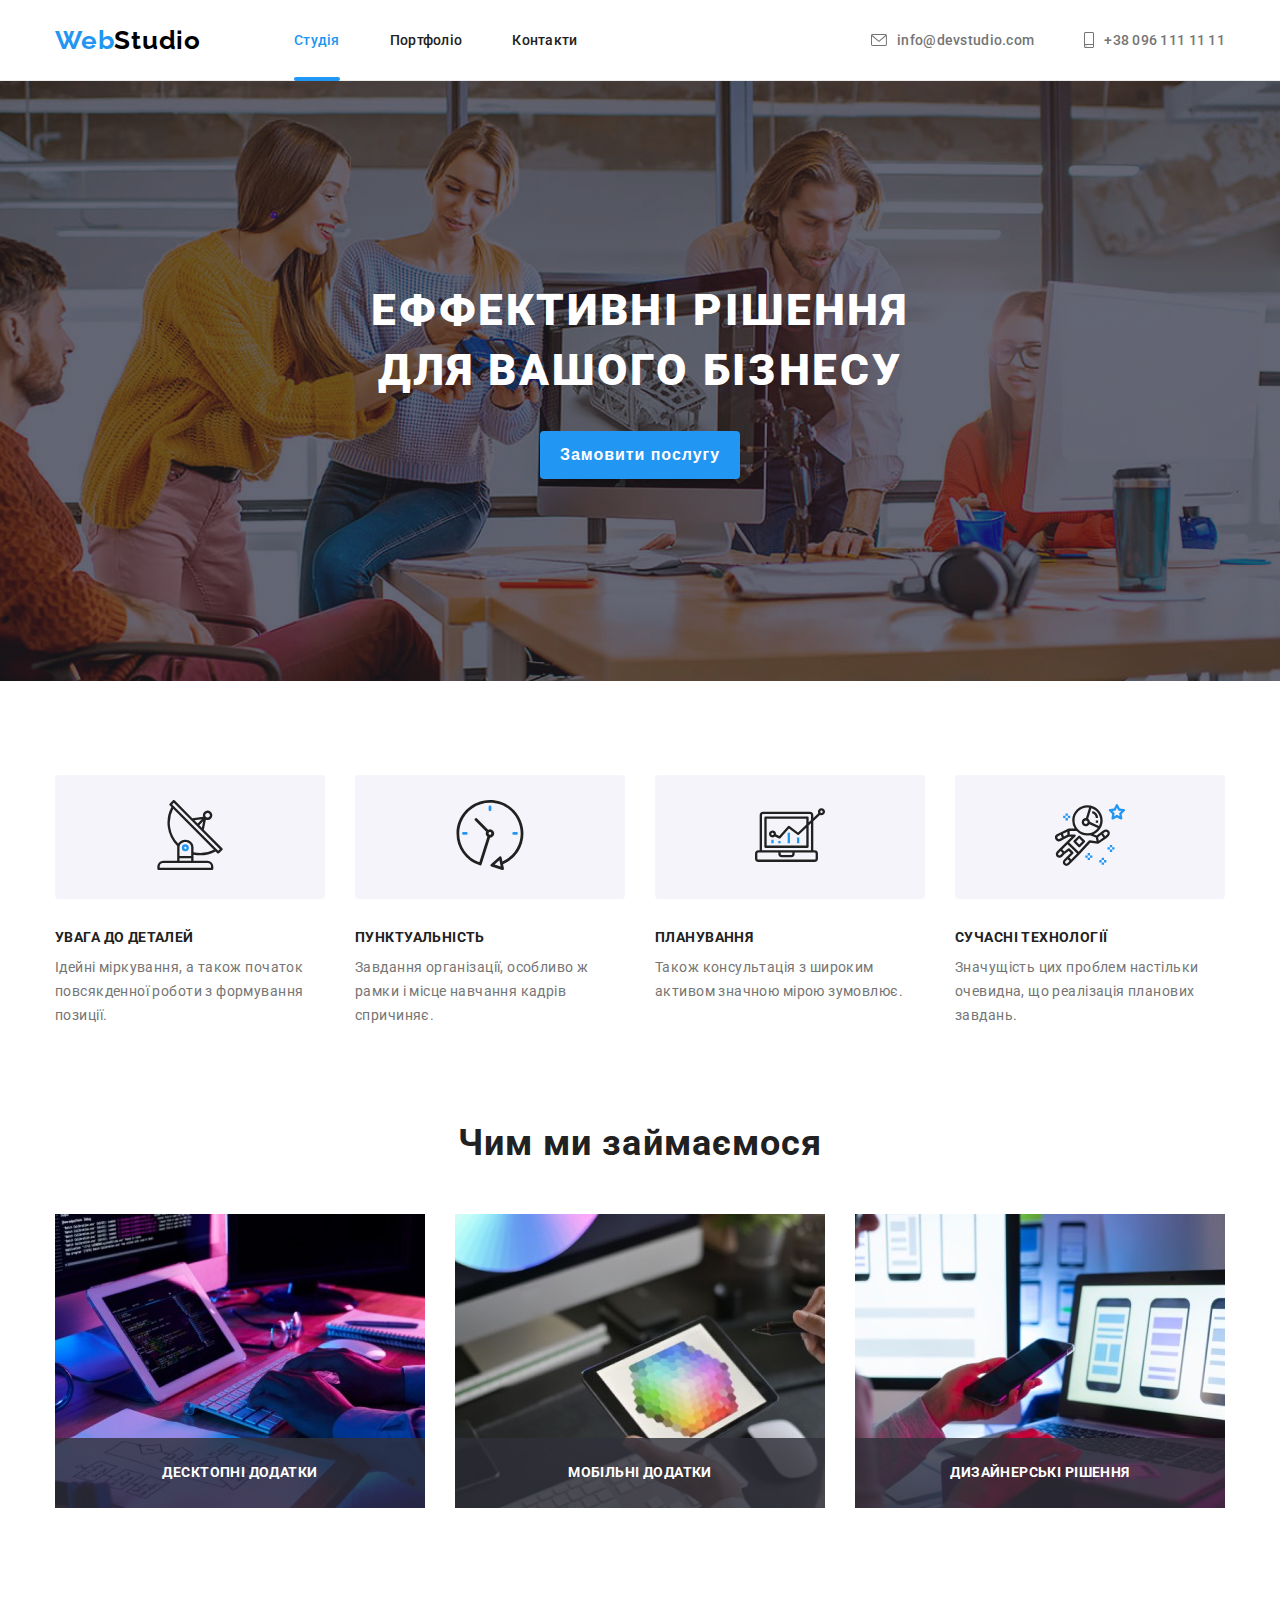
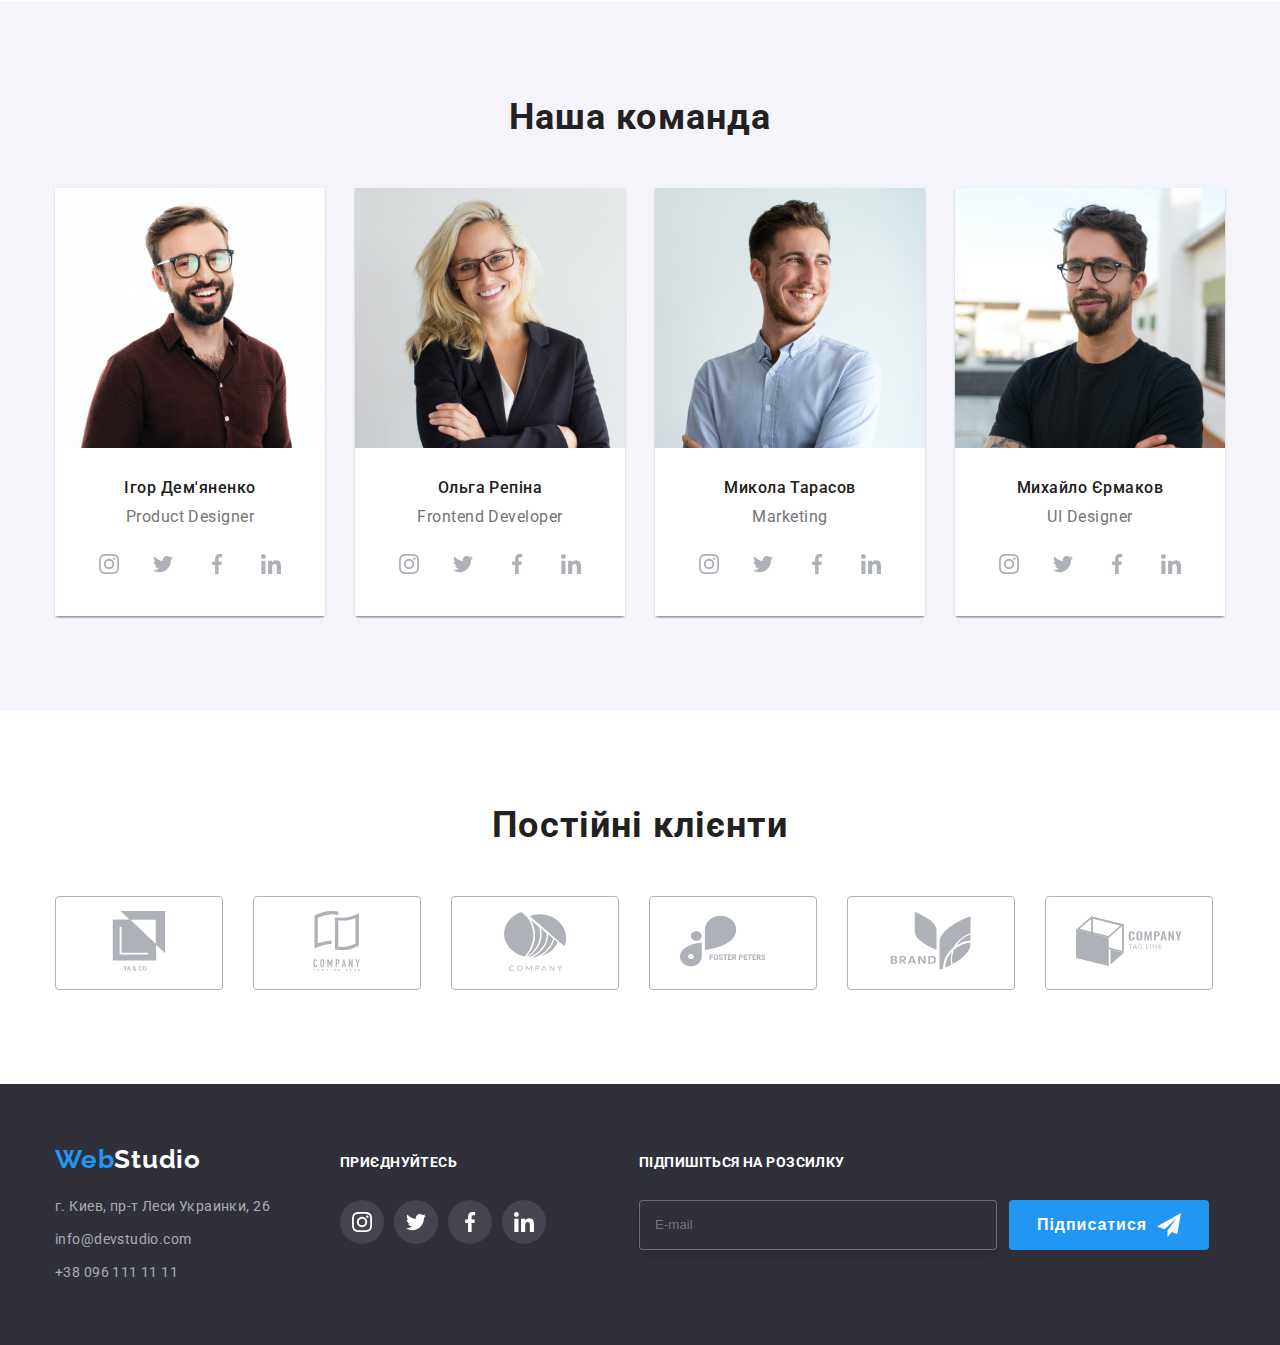
==== commit e539b081: "corrections modal window" ====
--- a/index.html
+++ b/index.html
@@ -533,7 +533,12 @@
                 required>
               
             </span>
-            <button class="form-button-submit button-plane" type="submit">Підписатися</button>
+            <button class="form-button-submit button-plane" type="submit">Підписатися
+              <svg class="button-submit__icon" width="24" height="24">
+        <use href="./images/icons/sprite.svg#icon-submit"></use>
+      </svg>
+            </button>
+            
         </form>
         </div>
         </div>
@@ -603,19 +608,26 @@
         placeholder="Введіть текст"></textarea>
       </label>
       <span class="input-wrapper">
-        <input 
+      <label class="accept-description" for="accept-checker">
+        Погоджуюся з розсилкою та приймаю&nbsp;
+        <a class="terms" href="https://www.random.org/terms/2020-08-01/website">
+          &nbsp;Умови договору&nbsp;
+        </a>
+      <input 
         class="form-input check-input visually-hidden" 
         type="checkbox" 
         name="accept" 
         id="accept-checker"
         />
+        <span class="box-check" tabindex="0"></span>
         <svg class="icon-check" width="11" height="8">
         <use href="./images/icons/sprite.svg#icon-check"></use>
       </svg>
-      <label class="form-label accept-description" for="accept-checker">Погоджуюся з розсилкою та приймаю&nbsp;<a class="terms" href="https://www.random.org/terms/2020-08-01/website">&nbsp;Умови договору&nbsp;</a></label>
+    </label>
       </span>
       
-      <button type="submit" class="form-button-submit">Відправити</button>
+      <button type="submit" class="form-button-submit button-modal">Відправити</button>
+      
       </form>
       </div>
     </div>
--- a/styles/styles.css
+++ b/styles/styles.css
@@ -23,24 +23,18 @@
   --color-icon-grey: #afb1b8;
   --transition-time-and-func: 250ms cubic-bezier(0.4, 0, 0.2, 1);
 }
-.body {
-  min-width: 1200px;
-  font-family: var(--primary-font-family);
-  color: var(--main-header-color);
-  background-color: var(--bg-head-color);
-  margin-top: 0px;
-}
-
-/*Обнулення стилів браузера*/
+
 html {
   box-sizing: border-box;
 }
+
 *,
 *::after,
 *::before {
   box-sizing: inherit;
   margin: 0;
 }
+
 h1,
 h2,
 h3,
@@ -50,23 +44,37 @@
 p {
   margin: 0;
 }
+
 a {
   text-decoration: none;
   color: inherit;
 }
+
 ul {
   list-style: none;
   padding: 0;
   margin: 0;
 }
+
 img {
   display: block;
   max-width: 100%;
   height: auto;
 }
+
 address {
   font-style: normal;
 }
+.body {
+  min-width: 1200px;
+  font-family: var(--primary-font-family);
+  color: var(--main-header-color);
+  background-color: var(--bg-head-color);
+  margin-top: 0px;
+}
+
+/*Обнулення стилів браузера*/
+
 /* ================HOVER FOCUS =======================  */
 .nav-link:hover,
 .footer-contacts:hover,
@@ -546,14 +554,23 @@
   background-color: var(--btn-bg-accent-color);
   color: #ffffff;
   transition: box-shadow var(--transition-time-and-func),
-    background-color var(--transition-time-and-func);
+    background-color var(--transition-time-and-func),
+    color var(--transition-time-and-func);
 }
 .form-button-submit:hover,
 .form-button-submit:focus {
   box-shadow: 0px 4px 4px rgba(0, 0, 0, 0.15);
   background-color: var(--btn-bg-hover-color);
-}
-.button-plane::after {
+  color: var(--bg-body-color);
+}
+.button-submit__icon {
+  display: block;
+  width: 24px;
+  height: 24px;
+  margin-left: 10px;
+  fill: currentColor;
+}
+/* .button-plane::after {
   display: inline-block;
   content: "";
   width: 24px;
@@ -561,7 +578,7 @@
   margin-left: 10px;
   background-image: url(../images/icons/icon-submit.svg);
   fill: currentColor;
-}
+} */
 /* Стилі до сторінки Портфоліо  ============================*/
 .portfolio-main {
   background-color: var(--bg-head-color);
@@ -811,8 +828,9 @@
   color: #2196f3;
 }
 .accept-description {
-  display: flex;
-  align-items: center;
+  position: relative;
+  align-items: center;
+  padding-left: 35px;
   margin-bottom: 40px;
   font-weight: 400;
   font-size: 14px;
@@ -821,34 +839,38 @@
   color: var(--text-description-color);
   cursor: pointer;
 }
-.accept-description::before {
-  display: block;
+
+.check-input:checked + .box-check {
+  border-color: var(--btn-bg-accent-color);
+  background-color: var(--btn-bg-accent-color);
+}
+.check-input:checked + .icon-check {
+  fill: var(--body-color);
+}
+/* .check-input:focus-visible + .accept-description {
+  outline: var(--btn-bg-accent-color);
+} */
+.icon-check {
+  position: absolute;
+  top: 4px;
+  left: 13px;
+  width: 11px;
+  height: 8px;
+  fill: var(--body-color);
+  transition: fill var(--transition-time-and-func);
+}
+.box-check {
+  position: absolute;
+  top: 0px;
+  left: 11px;
   width: 16px;
   height: 15px;
-  border: 1px solid var(--text-description-color);
-  content: "";
-  background-image: url(../images/icons/sprite.svg#icon-check);
-  fill: currentColor;
+  border: 1px solid var(--main-header-color);
+  border-radius: 2px;
   cursor: pointer;
   margin-right: 10px;
-  transition: fill var(--transition-time-and-func),
-    border var(--transition-time-and-func);
-}
-.check-input:checked + .accept-description::before {
-  border: 1px solid var(--btn-bg-accent-color);
-  background-color: var(--btn-bg-accent-color);
-  color: var(--body-color);
-  fill: var(--bg-body-color);
-}
-.check-input:focus + .accept-description::before {
-  border: 1px solid var(--btn-bg-accent-color);
-}
-.icon-check {
-  position: absolute;
-  top: 11px;
-  left: 8px;
-  transform: translate(-50%, -50%);
-  width: 11px;
-  height: 8px;
-  fill: transparent;
-}
+  transition: border var(--transition-time-and-func);
+}
+.button-modal {
+  margin-top: 30px;
+}
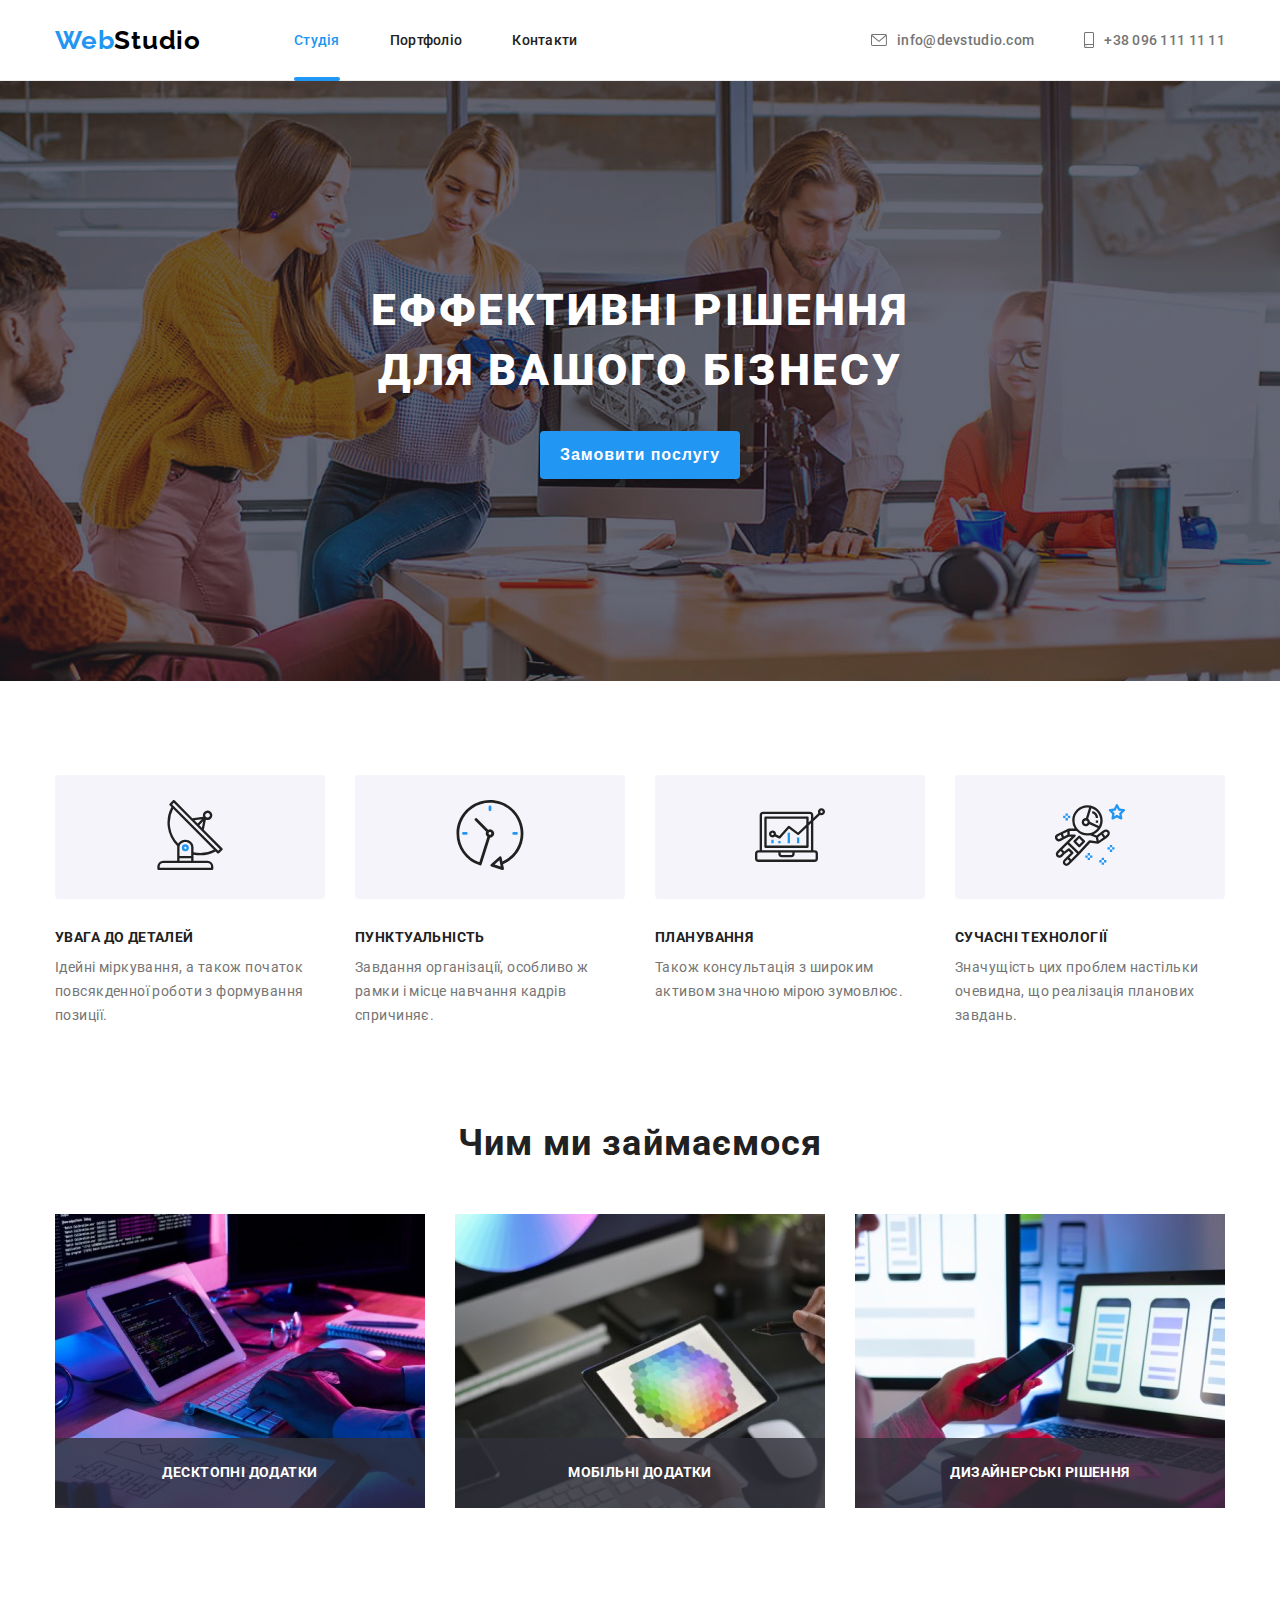
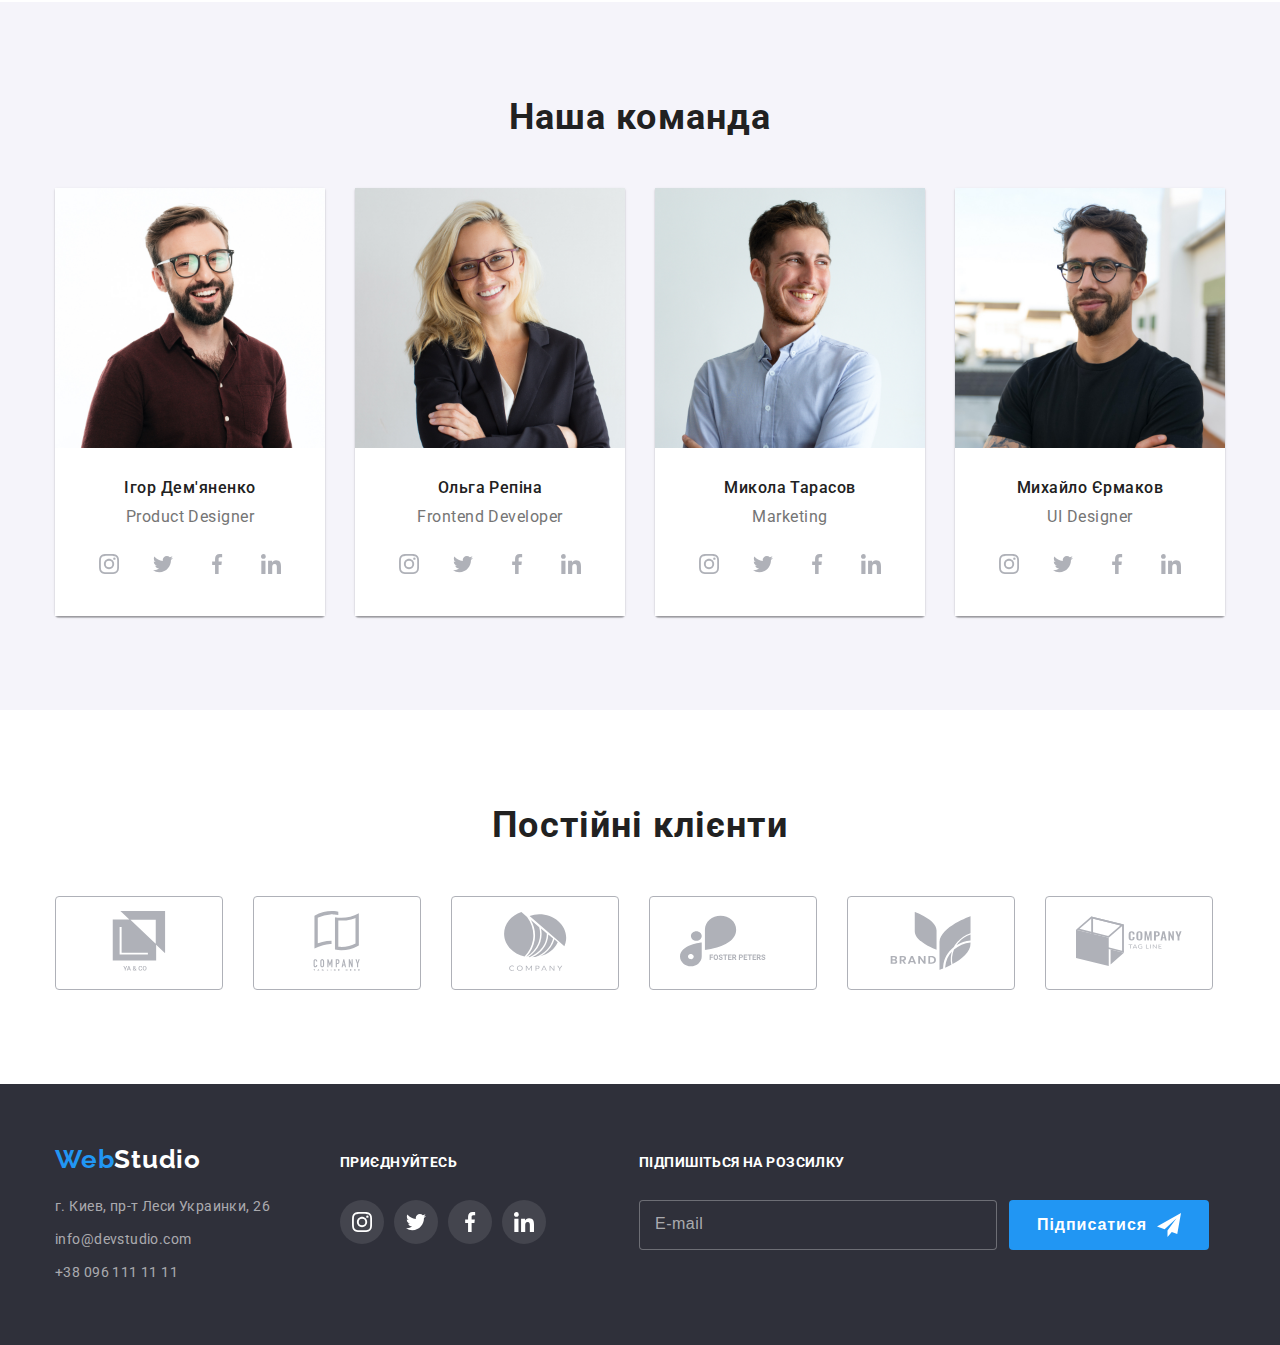
==== commit 399f5171: "adding corrections" ====
--- a/index.html
+++ b/index.html
@@ -554,7 +554,7 @@
           </use>
       </svg></button>
       <form class="modal-form">
-        <p>Залиште свої дані, ми вам передзвонимо</p>
+        <p class="modal-title">Залиште свої дані, ми вам передзвонимо</p>
 
         <label class="form-label" for="user-name">Ім'я</label>
         <span class="input-wrapper">
@@ -600,7 +600,7 @@
           <use href="./images/icons/sprite.svg#envelope-form"></use>
         </svg>
         </span>
-        
+        <span class="form-label">Коментар</span>
         <label class="form-label" for="user-comment"><textarea 
         class="form-input comment" 
         type="text" 
--- a/styles/styles.css
+++ b/styles/styles.css
@@ -527,7 +527,6 @@
 }
 .input-subscribe-container {
   margin-right: 12px;
-  filter: drop-shadow(0px 4px 4px rgba(0, 0, 0, 0.15));
 }
 .input-subscribe-form {
   width: 358px;
@@ -537,6 +536,20 @@
   border-style: inset;
   border: 1px solid rgba(255, 255, 255, 0.3);
   background-color: var(--bg-footer-color);
+  transition: filter var(--transition-time-and-func);
+}
+.input-subscribe-form:hover {
+  filter: drop-shadow(0px 4px 4px rgba(0, 0, 0, 0.15));
+  cursor: pointer;
+}
+.input-subscribe-form::placeholder {
+  font-weight: 400;
+  font-size: 16px;
+  line-height: 1.25;
+  display: flex;
+  align-items: center;
+  letter-spacing: 0.03em;
+  color: rgba(255, 255, 255, 0.6);
 }
 .form-button-submit {
   display: flex;
@@ -562,6 +575,7 @@
   box-shadow: 0px 4px 4px rgba(0, 0, 0, 0.15);
   background-color: var(--btn-bg-hover-color);
   color: var(--bg-body-color);
+  cursor: pointer;
 }
 .button-submit__icon {
   display: block;
@@ -678,6 +692,14 @@
   color: var(--text-description-color);
 }
 /* ====================модальне вікно====================== */
+.modal-title {
+  font-weight: 700;
+  font-size: 20px;
+  line-height: 1.15;
+  text-align: center;
+  letter-spacing: 0.03em;
+  color: var(--btn-text-def-color);
+}
 .backdrop.is-hidden {
   opacity: 0;
   visibility: hidden;
